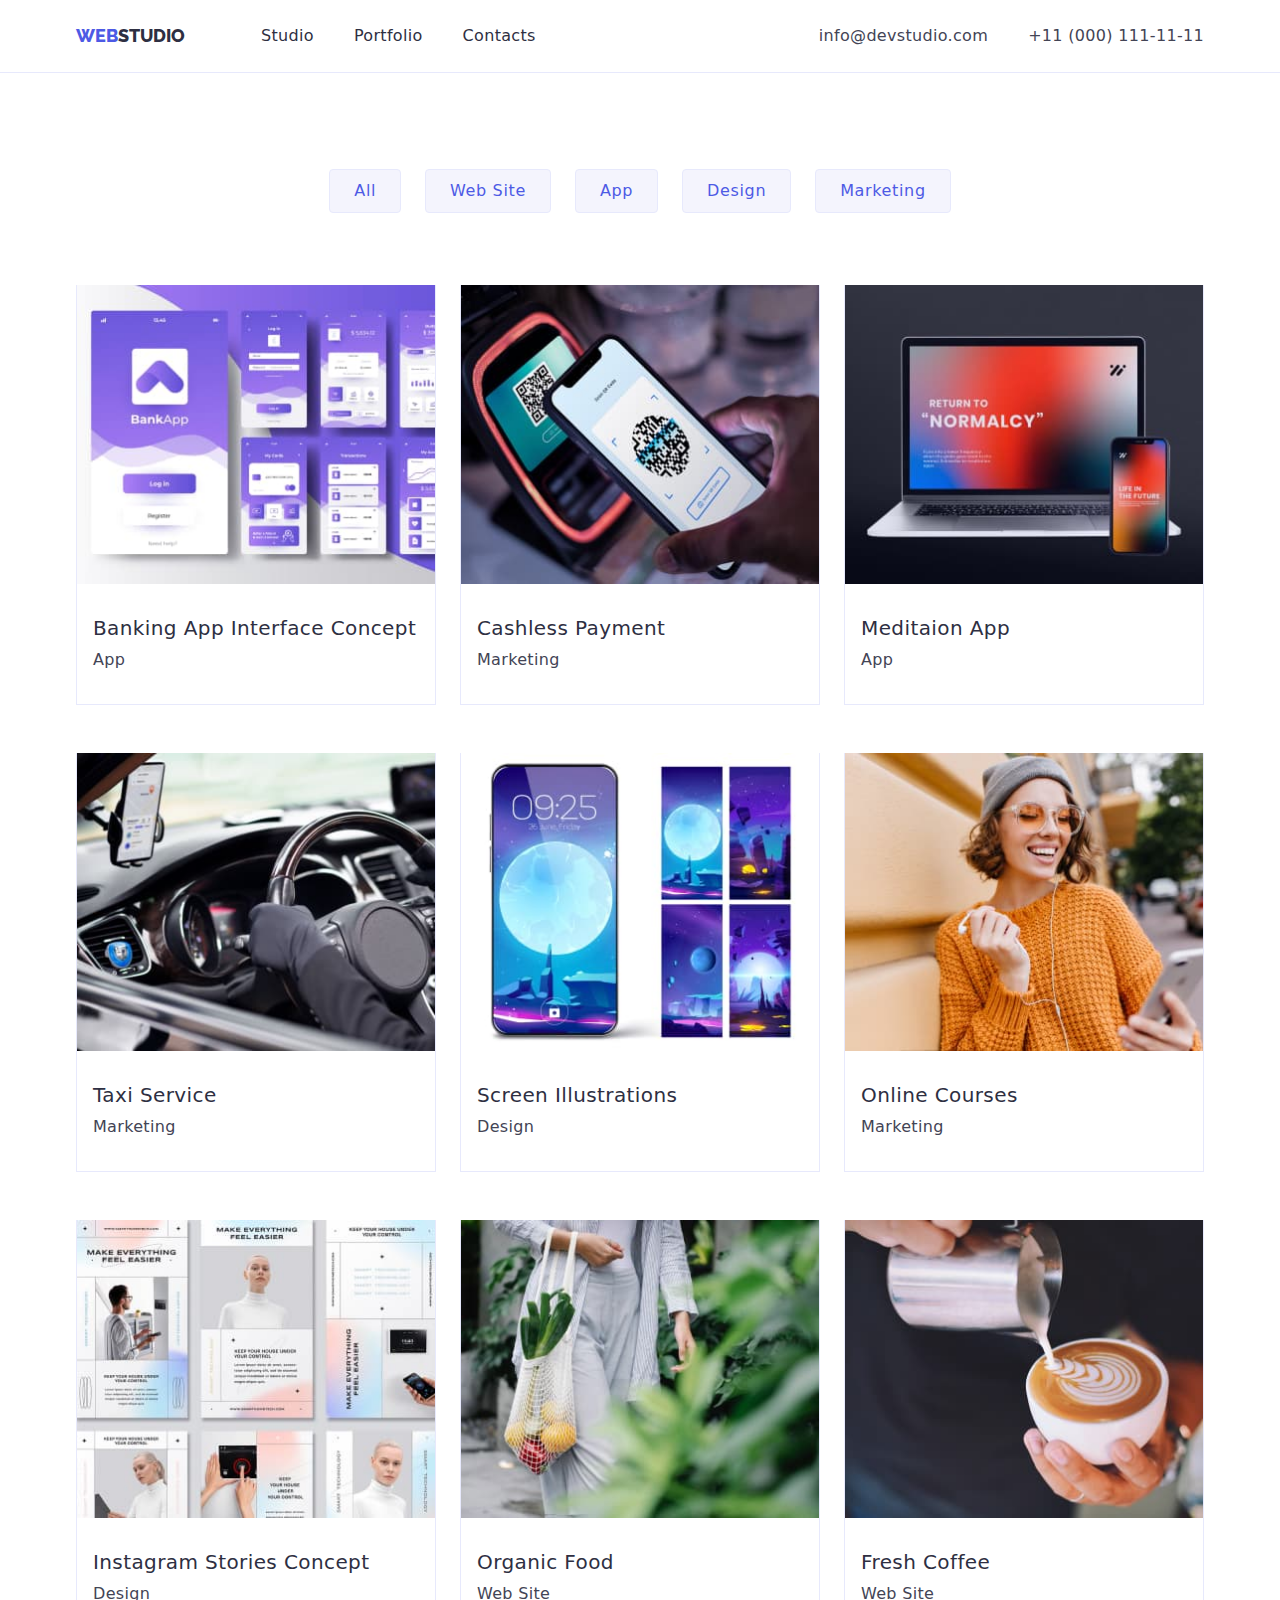
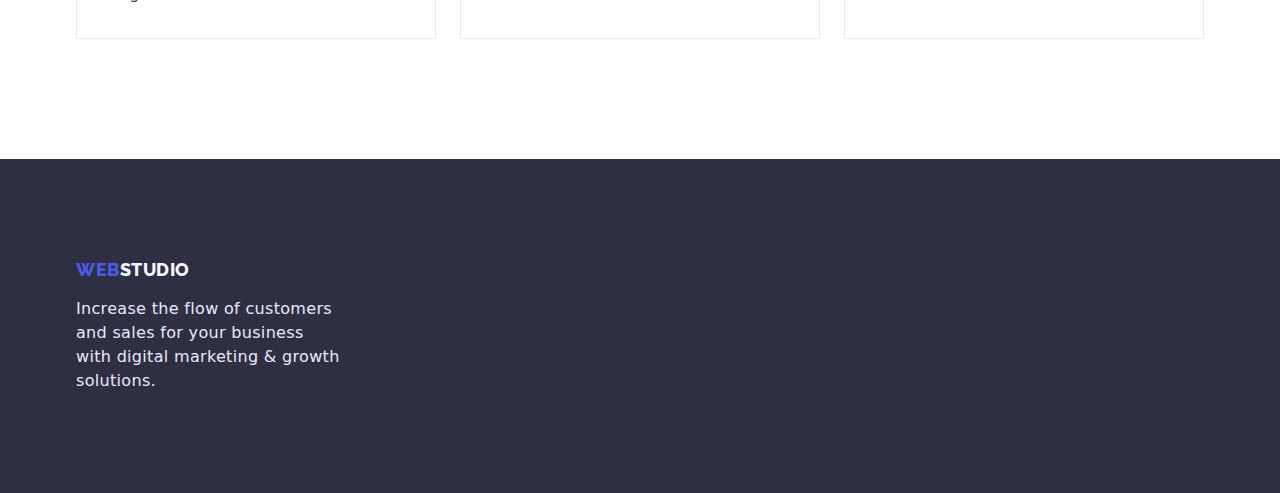
==== portfolio.html @ 46879dd5 "Initial commit" ====
<!DOCTYPE html>
<html lang="en">
  <head>
    <meta charset="UTF-8" />
    <meta http-equiv="X-UA-Compatible" content="IE=edge" />
    <meta name="viewport" content="width=device-width, initial-scale=1.0" />
    <title>Document</title>
    <link rel="stylesheet" href="./css/styles.css" />
    <link rel="preconnect" href="https://fonts.googleapis.com" />
    <link rel="preconnect" href="https://fonts.gstatic.com" crossorigin />
    <link
      href="https://fonts.googleapis.com/css2?family=Raleway:wght@800&family=Roboto:wght@400;500;700&display=swap"
      rel="stylesheet"
    />
    <link
      rel="stylesheet"
      href="https://cdnjs.cloudflare.com/ajax/libs/modern-normalize/1.1.0/modern-normalize.min.css"
    />
  </head>
  <body>
    <header class="headert">
      <div class="container">
        <div class="div-flex">
          <nav class="navigation">
            
            <a href="./index.html" class="logo"><span>Web</span>Studio</a>

            <ul class="site-nav">
              <li class="nav-flex">
                <a class="nav" href="./index.html">Studio</a>
              </li>
              <li class="nav-flex">
                <a class="nav" href="./portfolio.html">Portfolio</a>
              </li>
              <li class="nav-flex"><a class="nav" href="">Contacts</a></li>
            </ul>
          
          <address class="holder">
            <ul class="address-list-item">
              <li class="nav-flex">
                <a class="address-list" href="mailto:info@devstudio.com"
                  >info@devstudio.com</a
                >
              </li>
              <li class="nav-flex">
                <a class="address-list-tel" href="tel:+110001111111"
                  >+11 (000) 111-11-11</a
                >
              </li>
            </ul>
          </address>
        </nav>
      </div>
    </header>
    <main>
      <section class="control">
        <div class="container">
          <h1 hidden>Our Portfolio</h1>
          <ul class="btn-tiny">
            <li class="wide">
              <button class="btn-large" type="button">All</button>
            </li>
            <li class="wide"><button class="btn-large" type="button">Web Site</button></li>
            <li class="wide"><button class="btn-large" type="button">App</button></li>
            <li class="wide"><button class="btn-large" type="button">Design</button></li>
            <li class="wide"><button class="btn-large" type="button">Marketing</button></li>
          </ul>
          <ul class="pic">
            <li class="item-list">
              <a class="thumb" href="">
                <img
                  src="./images/portfolio1.jpg"
                  alt="bank application"
                  width="360"
                /><div class="huge">
                <h2 class="headline">Banking App Interface Concept</h2>
                <p class="desc">App</p></div>
              </a>
            </li>
            <li class="item-list">
              <a class="thumb" href="">
                <img
                  src="./images/portfolio2.jpg"
                  alt="smartphone payment"
                  width="360"
                /><div class="huge">
                <h2 class="headline">Cashless Payment</h2>
                <p class="desc">Marketing</p></div>
              </a>
            </li>
            <li class="item-list">
              <a class="thumb" href="">
                <img
                  src="./images/portfolio3.jpg"
                  alt="phone and laptop"
                  width="360"
                /><div class="huge">
                <h2 class="headline">Meditaion App</h2>
                <p class="desc">App</p></div>
              </a>
            </li>
            <li class="item-list">
              <a class="thumb" href="">
                <img
                  src="./images/portfolio4.jpg"
                  alt="driver in the car"
                  width="360"
                /><div class="huge">
                <h2 class="headline">Taxi Service</h2>
                <p class="desc">Marketing</p></div>
              </a>
            </li>
            <li class="item-list">
              <a class="thumb" href="">
                <img
                  src="./images/portfolio5.jpg"
                  alt="moon photo on phone"
                  width="360"
                /><div class="huge">
                <h2 class="headline">Screen Illustrations</h2>
                <p class="desc">Design</p></div>
              </a>
            </li>
            <li class="item-list">
              <a class="thumb" href="">
                <img
                  src="./images/portfolio6.jpg"
                  
                  alt="happy girl"
                  width="360"
                />
                <div class="huge">
                <h2 class="headline">Online Courses</h2>
                <p class="desc">Marketing</p></div>
              </a>
            </li>
            <li class="item-list">
              <a class="thumb" href="">
                <img
                  src="./images/portfolio7.jpg"
                  alt="makeup service ad"
                  width="360"
                />
                <div class="huge">
                <h2 class="headline">Instagram Stories Concept</h2>
                <p class="desc">Design</p></div>
              </a>
            </li>
            <li class="item-list">
              <a class="thumb" href="">
                <img
                  src="./images/portfolio8.jpg"
                  alt="girl carrying vegetables in a basket"
                  width="360"
                /><div class="huge">
                <h2 class="headline">Organic Food</h2>
                <p class="desc">Web Site</p></div>
              </a>
            </li>
            <li class="item-list">
              <a class="thumb" href="">
                <img
                  src="./images/portfolio9.jpg"
                  alt="barista makes coffe"
                  width="360"
                /><div class="huge">
                <h2 class="headline">Fresh Coffee</h2>
                <p class="desc">Web Site</p></div>
              </a>
            </li>
          </ul>
        </div>
      </section>
    </main>
    <footer class="footer">
      <div class="container">
        <div snippet></div>
        <a class="logo-desc" href="./index.html"><span>Web</span>Studio</a>
        <p class="items">
          Increase the flow of customers and sales for your business with
          digital marketing & growth solutions.
        </p>
        </div>
      </div>
    </footer>
  </body>
</html>
---- css/styles.css ----
a {
  text-decoration: none;
}
ul {
  margin: 0;
  padding: 0;
  list-style: 0;
}
h1,
h2,
h3,
h4,
p {
  margin: 0;
}
img {
  display: block;
  max-width: 100%;
  height: auto;
}
body {
  font-family: "Roboto", sans-serif;
  color: #434455;
  margin: 0;
}

.container {
  padding-left: 15px;
  padding-right: 15px;
  margin-left: auto;
  margin-right: auto;
  width: 1158px;
}
.headert {
  padding: 24px 0;
  border-bottom: 1px solid #e7e9fc;
}

/* ЛОГО */
.logo > span {
  font-family: "Raleway", sans-serif;
  font-size: 18px;
  line-height: 1.3;
  color: #4d5ae5;
  text-transform: uppercase;
  font-weight: 800;
  text-decoration: none;
}

.logo {
  font-family: "Raleway", sans-serif;
  font-size: 18px;
  line-height: 1.3;
  color: #2e2f42;
  text-transform: uppercase;
  font-weight: 800;
  text-decoration: none;
}

.site-nav {
  font-weight: 500;
  list-style-type: none;
  display: flex;
  margin-left: 76px;
}
.site-nav .nav {
  display: block;
}
.site-nav .nav-flex:not(:last-child) {
  margin-right: 40px;
}

.nav {
  font-size: 16px;
  line-height: 1.5;
  letter-spacing: 0.02em;
  color: #2e2f42;
  text-decoration: none;
}
.navigation {
  display: flex;
  text-align: center;
}
.nav:hover,
.nav:focus {
  color: #404bbf;
}
.address-list {
  text-decoration: none;
  color: #434455;
}
.address-list-tel {
  text-decoration: none;
  color: #434455;
}

.address-list-item {
  display: flex;
  font-size: 16px;
  line-height: 1.5;
  letter-spacing: 0.02em;
  list-style-type: none;
  font-style: normal;
  font-weight: 500;
  margin-top: 0;
  margin-bottom: 0;
  margin-left: auto;
}
.address-list-item .nav-flex + .nav-flex {
  margin-left: 40px;
}

.address-list:hover,
.address-list:focus {
  color: #404bbf;
}
.holder {
  margin-left: auto;
}
/* Секция Герой */
.title {
  font-weight: 700;
  font-size: 56px;
  letter-spacing: 0.02em;
  line-height: 1.1;
  color: #ffffff;
  width: 494px;
  margin: auto;
}
.thumbnail {
  text-align: center;
  background-color: #2e2f42;
  padding-bottom: 188px;
  padding-top: 188px;
}
button {
  font-family: inherit;
  cursor: pointer;
}
.btn:hover,
.btn:focus {
  background-color: #404bbf;
}
.btn-tiny {
  list-style-type: none;
  display: flex;
  justify-content: center;

  margin-bottom: 72px;
}
.btn-large {
  font-weight: 500;
  display: flex;
  align-items: center;
  text-align: center;
  letter-spacing: 0.04em;
  background: #f4f4fd;
  color: #4d5ae5;
  display: inline-block;
  border: 1px solid #e7e9fc;
  border-radius: 4px;
  min-width: 30px;
  padding: 12px 24px;
}
.btn-large:hover,
.btn-large:focus {
  background-color: #404bbf;
  color: #ffffff;
}
.btn {
  font-weight: 500;
  align-items: center;
  font-size: 16px;
  line-height: 1.5;
  letter-spacing: 0.04em;
  color: #ffffff;
  background: #4d5ae5;
  border-radius: 4px;
  padding: 16px 32px;
  display: inline-block;
  min-width: 169px;
  text-align: center;
  margin-top: 48px;
}
/* Секция1 */
.section {
  padding-top: 120px;
  padding-bottom: 120px;
}
.subject {
  font-weight: 500;
  font-size: 20px;
  line-height: 1.2;
  color: #2e2f42;
  letter-spacing: 0.02em;
  margin-bottom: 8px;
}
.item {
  font-size: 16px;
  line-height: 1.5;
  color: #434455;
  letter-spacing: 0.02em;
  list-style-type: none;
  margin-top: 0;

  width: 264px;
}
.aside {
  list-style-type: none;

  display: flex;
}
.excerpt {
  margin-right: 24px;
}
.excerpt:last-child {
  margin-right: 0px;
}
/* Секция2 */
.heading {
  font-weight: 700;
  font-size: 36px;
  line-height: 1.1;
  text-align: center;
  text-transform: capitalize;
  color: #2e2f42;
  letter-spacing: 0.02em;
  margin-bottom: 72px;
  margin-top: 0;
}
.content {
  padding-bottom: 120px;
}
.pic {
  list-style-type: none;

  display: flex;
  flex-wrap: wrap;
}
.image {
  box-shadow: 0px 1px 6px rgba(46, 47, 66, 0.08),
    0px 1px 1px rgba(46, 47, 66, 0.16), 0px 2px 1px rgba(46, 47, 66, 0.08);
  border-radius: 0px 0px 4px 4px;
  margin-right: 24px;
}
.image:last-child {
  margin-right: 0px;
}
/* Секция3 */
.thumb {
  text-decoration: none;
}

.headline {
  font-weight: 500;
  font-size: 20px;
  line-height: 1.2;
  letter-spacing: 0.02em;
  color: #2e2f42;

  margin-bottom: 8px;
}

.desc {
  font-size: 16px;
  line-height: 1.5;
  letter-spacing: 0.02em;
  list-style-type: none;
  color: #434455;
  margin: 0;
}
.picture {
  list-style-type: none;
  margin-top: 0;

  display: flex;
}
.inner {
  padding-bottom: 120px;
  padding-top: 120px;
  background: #f4f4fd;
}
.foto {
  padding: 32px 16px 32px 16px;
}
/* Футер */
.logo-desc {
  font-family: "Raleway", sans-serif;
  font-weight: 800;
  font-size: 18px;
  line-height: 1.2;
  display: flex;
  align-items: center;
  letter-spacing: 0.03em;
  text-transform: uppercase;
  color: #f4f4fd;
  background-color: #2e2f42;
  text-decoration: none;
  display: inline-block;

  margin-bottom: 16px;
}
.logo-desc > span {
  font-family: "Raleway", sans-serif;
  font-style: normal;
  font-weight: 800;
  font-size: 18px;
  line-height: 1.2;
  align-items: center;
  letter-spacing: 0.03em;
  text-transform: uppercase;
  color: #4d5ae5;
  text-decoration: none;

  margin-bottom: 16px;
}
.footer {
  padding-top: 100px;
  padding-bottom: 100px;
  background-color: #2e2f42;
}
.items {
  color: #e7e9fc;
  background-color: #2e2f42;
  font-size: 16px;
  line-height: 1.5;
  letter-spacing: 0.02em;
  margin-top: 0px;

  width: 264px;
}
.snippet {
  width: 264px;
}
/* Portfolio */

.item-list {
  width: 360px;
  margin-bottom: 48px;
  margin-right: 24px;
  border-left: 1px solid #e7e9fc;
  border-right: 1px solid #e7e9fc;
  border-bottom: 1px solid #e7e9fc;
}
.item-list:nth-child(3n) {
  margin-right: 0px;
}
.item-list:nth-child(n + 7) {
  margin-bottom: 0;
}
.control {
  padding-top: 96px;
  padding-bottom: 120px;
}
.wide {
  margin-right: 24px;
}
.wide:last-child {
  margin-right: 0px;
}
.huge {
  padding: 32px 16px;
}
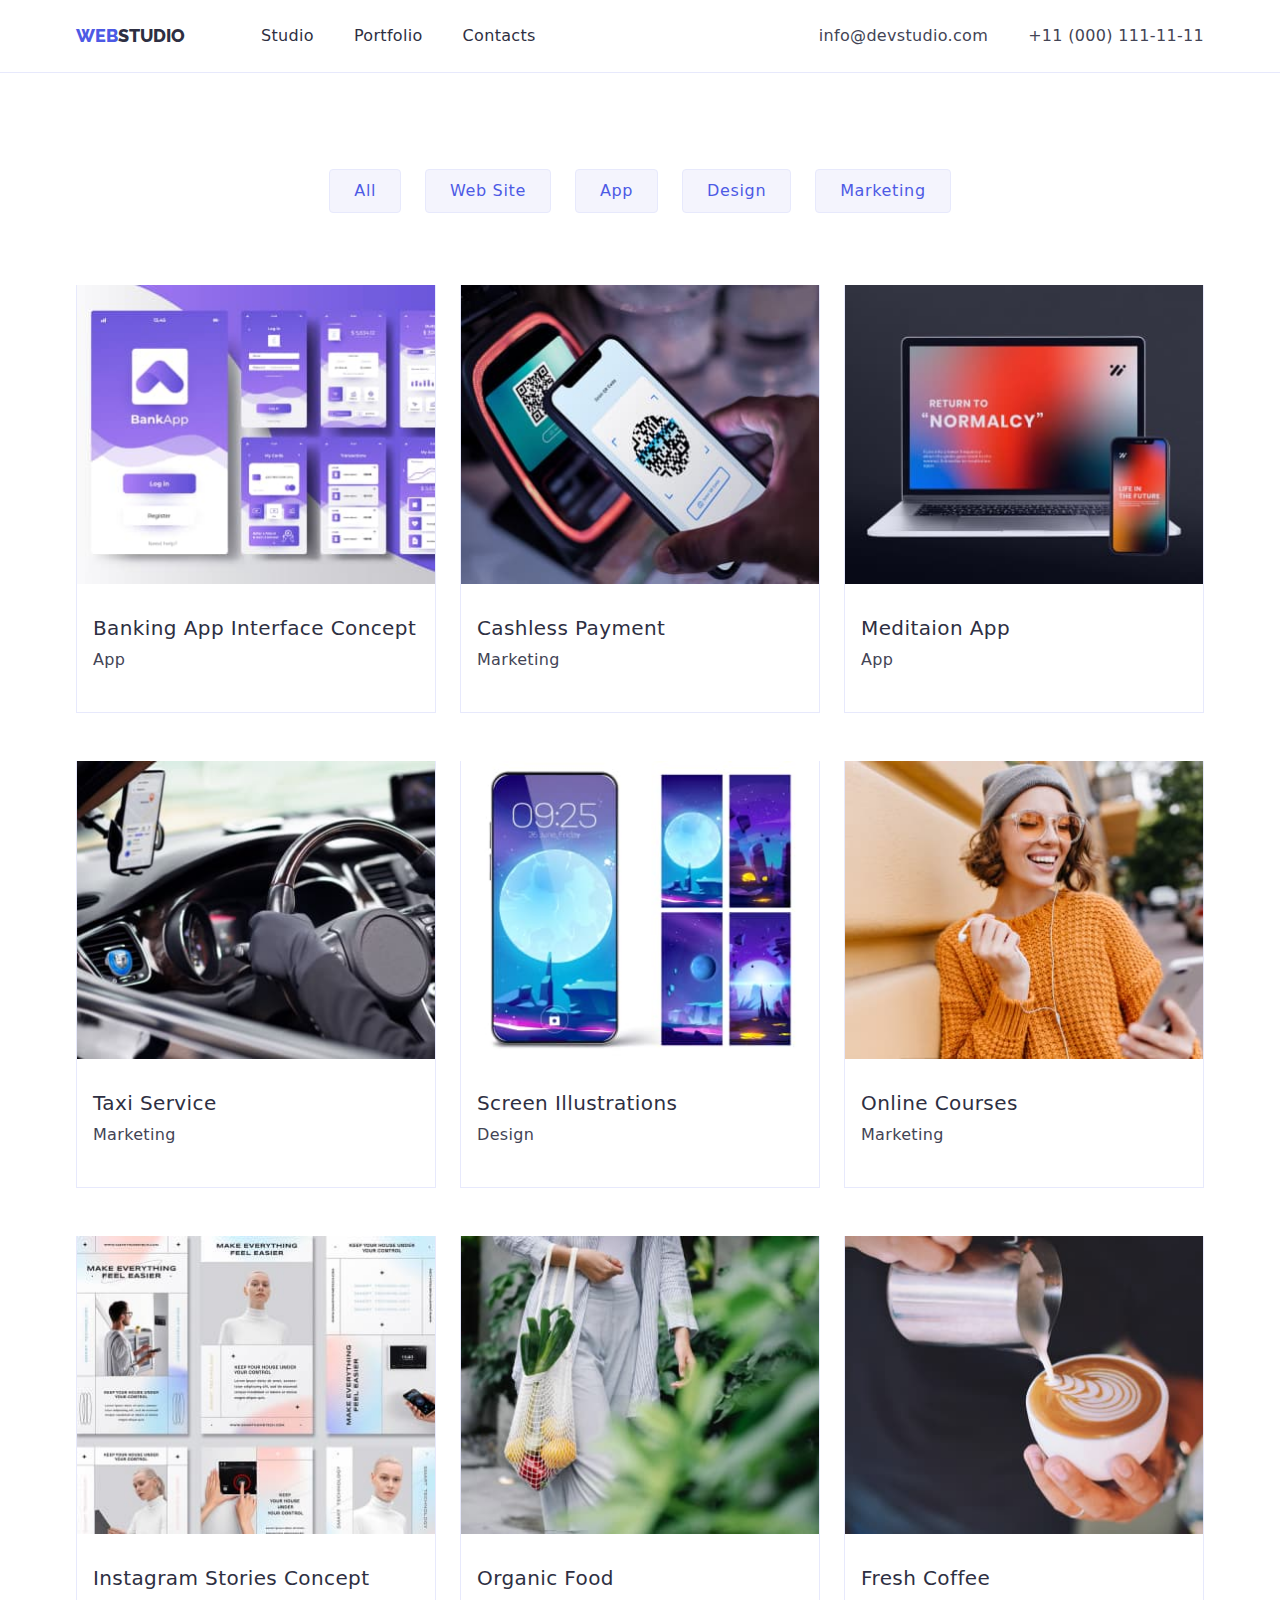
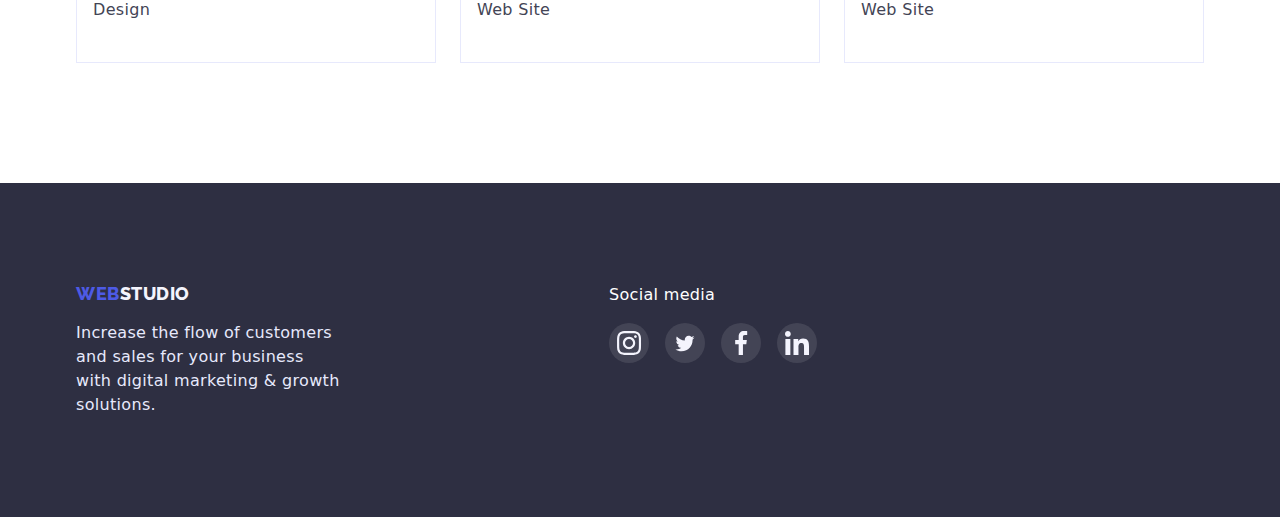
==== commit 5678933b: "dz4" ====
--- a/portfolio.html
+++ b/portfolio.html
@@ -173,15 +173,49 @@
       </section>
     </main>
     <footer class="footer">
-      <div class="container">
-        <div snippet></div>
-        <a class="logo-desc" href="./index.html"><span>Web</span>Studio</a>
-        <p class="items">
-          Increase the flow of customers and sales for your business with
-          digital marketing & growth solutions.
-        </p>
+      <div class="container position">
+        <div snippet>
+          <a href="./index.html" class="logo-desc"><span>Web</span>Studio</a>
+          <p class="items">
+            Increase the flow of customers and sales for your business with
+            digital marketing & growth solutions.
+          </p>
+        </div>
+        <div class="subtitle-position">
+          <h4 class="subtitle">Social media</h4>
+          <ul class="subtitle-icon">
+            <li class="subtitle-list">
+              <a href="" class="subtitle-item">
+                <svg class="sprite" wight="24px" height="24px">
+                  <use href="./images/icons.svg#icon-instagram"></use>
+                </svg>
+              </a>
+            </li>
+            <li class="subtitle-list">
+              <a href="" class="subtitle-item">
+                <svg class="sprite" wight="24px" height="19px">
+                  <use href="./images/icons.svg#icon-twitter"></use>
+                </svg>
+              </a>
+            </li>
+            <li class="subtitle-list">
+              <a href="" class="subtitle-item">
+                <svg class="sprite" wight="12px" height="24px">
+                  <use href="./images/icons.svg#icon-facebook"></use>
+                </svg>
+              </a>
+            </li>
+            <li class="subtitle-list">
+              <a href="" class="subtitle-item">
+                <svg class="sprite" wight="24px" height="24px">
+                  <use href="./images/icons.svg#icon-linkedin"></use>
+                </svg>
+              </a>
+            </li>
+          </ul>
         </div>
       </div>
     </footer>
   </body>
 </html>
+
--- a/css/styles.css
+++ b/css/styles.css
@@ -128,6 +128,16 @@
   margin: auto;
 }
 .thumbnail {
+  background-size: cover;
+  height: 600px;
+  min-width: 1440px;
+  background-image: linear-gradient(
+      rgba(46, 47, 66, 0.7),
+      rgba(46, 47, 66, 0.7)
+    ),
+    url("../images/people-office.jpg");
+  margin-left: auto;
+  margin-right: auto;
   text-align: center;
   background-color: #2e2f42;
   padding-bottom: 188px;
@@ -202,20 +212,32 @@
   letter-spacing: 0.02em;
   list-style-type: none;
   margin-top: 0;
-
   width: 264px;
 }
 .aside {
   list-style-type: none;
-
-  display: flex;
-}
+  display: flex;
+}
+
 .excerpt {
   margin-right: 24px;
 }
 .excerpt:last-child {
   margin-right: 0px;
 }
+.avatar {
+  display: flex;
+  justify-content: center;
+  padding: 24px 100px;
+  background: #f4f4fd;
+  border-radius: 4px;
+  margin-bottom: 8px;
+}
+.avatar-icon {
+  width: 60px;
+  height: 64px;
+}
+
 /* Секция2 */
 .heading {
   font-weight: 700;
@@ -247,6 +269,39 @@
   margin-right: 0px;
 }
 /* Секция3 */
+.userpic {
+  display: flex;
+  padding: 0;
+  margin: 0;
+  list-style: none;
+  margin-bottom: 32px;
+  gap: 24px;
+  justify-content: center;
+  align-items: center;
+}
+.userpic-item-list {
+  height: 40px;
+  width: 40px;
+  background: #4d5ae5;
+  border-radius: 50%;
+}
+.userpic-item {
+  display: flex;
+  width: 100%;
+  height: 100%;
+  justify-content: center;
+  align-items: center;
+}
+.userpic-list {
+  width: 100%;
+}
+.userpic-item-list:hover,
+.userpic-item-list:focus {
+  background: #404bbf;
+}
+.content-last {
+  margin-top: 120px;
+}
 .thumb {
   text-decoration: none;
 }
@@ -268,6 +323,7 @@
   list-style-type: none;
   color: #434455;
   margin: 0;
+  margin-bottom: 8px;
 }
 .picture {
   list-style-type: none;
@@ -281,8 +337,46 @@
   background: #f4f4fd;
 }
 .foto {
-  padding: 32px 16px 32px 16px;
-}
+  padding: 32px 16px 0px 16px;
+}
+/* Секция 4 */
+.icons {
+  display: flex;
+  list-style: none;
+  margin: 0;
+  padding: 0;
+  gap: 24px;
+}
+.icons-list {
+  display: flex;
+  width: 168px;
+  height: 88px;
+  border: 1px solid #8e8f99;
+  border-radius: 4px;
+  margin-bottom: 120px;
+}
+.icons-item:is(:hover, :focus) .icons-item-list {
+  fill: #404bbf;
+}
+
+.icons-list:hover,
+.icons-list:focus {
+  fill: #404bbf;
+  border: 1px solid #404bbf;
+}
+
+.icons-item {
+  display: flex;
+  width: 100%;
+  height: 100%;
+  justify-content: center;
+  align-items: center;
+  padding: 16px 32px;
+}
+.icons-item-list {
+  fill: #afb1b8;
+}
+
 /* Футер */
 .logo-desc {
   font-family: "Raleway", sans-serif;
@@ -297,7 +391,6 @@
   background-color: #2e2f42;
   text-decoration: none;
   display: inline-block;
-
   margin-bottom: 16px;
 }
 .logo-desc > span {
@@ -311,7 +404,6 @@
   text-transform: uppercase;
   color: #4d5ae5;
   text-decoration: none;
-
   margin-bottom: 16px;
 }
 .footer {
@@ -320,6 +412,7 @@
   background-color: #2e2f42;
 }
 .items {
+  /* display: inline-block; */
   color: #e7e9fc;
   background-color: #2e2f42;
   font-size: 16px;
@@ -329,8 +422,47 @@
 
   width: 264px;
 }
+.position {
+  display: flex;
+  align-items: baseline;
+}
 .snippet {
   width: 264px;
+}
+.subtitle-position {
+  margin-left: 269px;
+}
+.subtitle-icon {
+  display: flex;
+  gap: 16px;
+}
+
+.subtitle-list {
+  display: flex;
+  list-style: none;
+  width: 40px;
+  height: 40px;
+}
+.subtitle-item {
+  display: flex;
+  width: 100%;
+  height: 100%;
+  align-items: center;
+  border-radius: 50%;
+  justify-content: center;
+  background: rgba(255, 255, 255, 0.1);
+}
+.subtitle {
+  font-weight: 500;
+  color: #ffffff;
+  letter-spacing: 0.02em;
+  font-size: 16px;
+  line-height: 1.5;
+  margin-bottom: 16px;
+}
+.subtitle-item:hover,
+.subtitle-item:focus {
+  background: #31d0aa;
 }
 /* Portfolio */
 
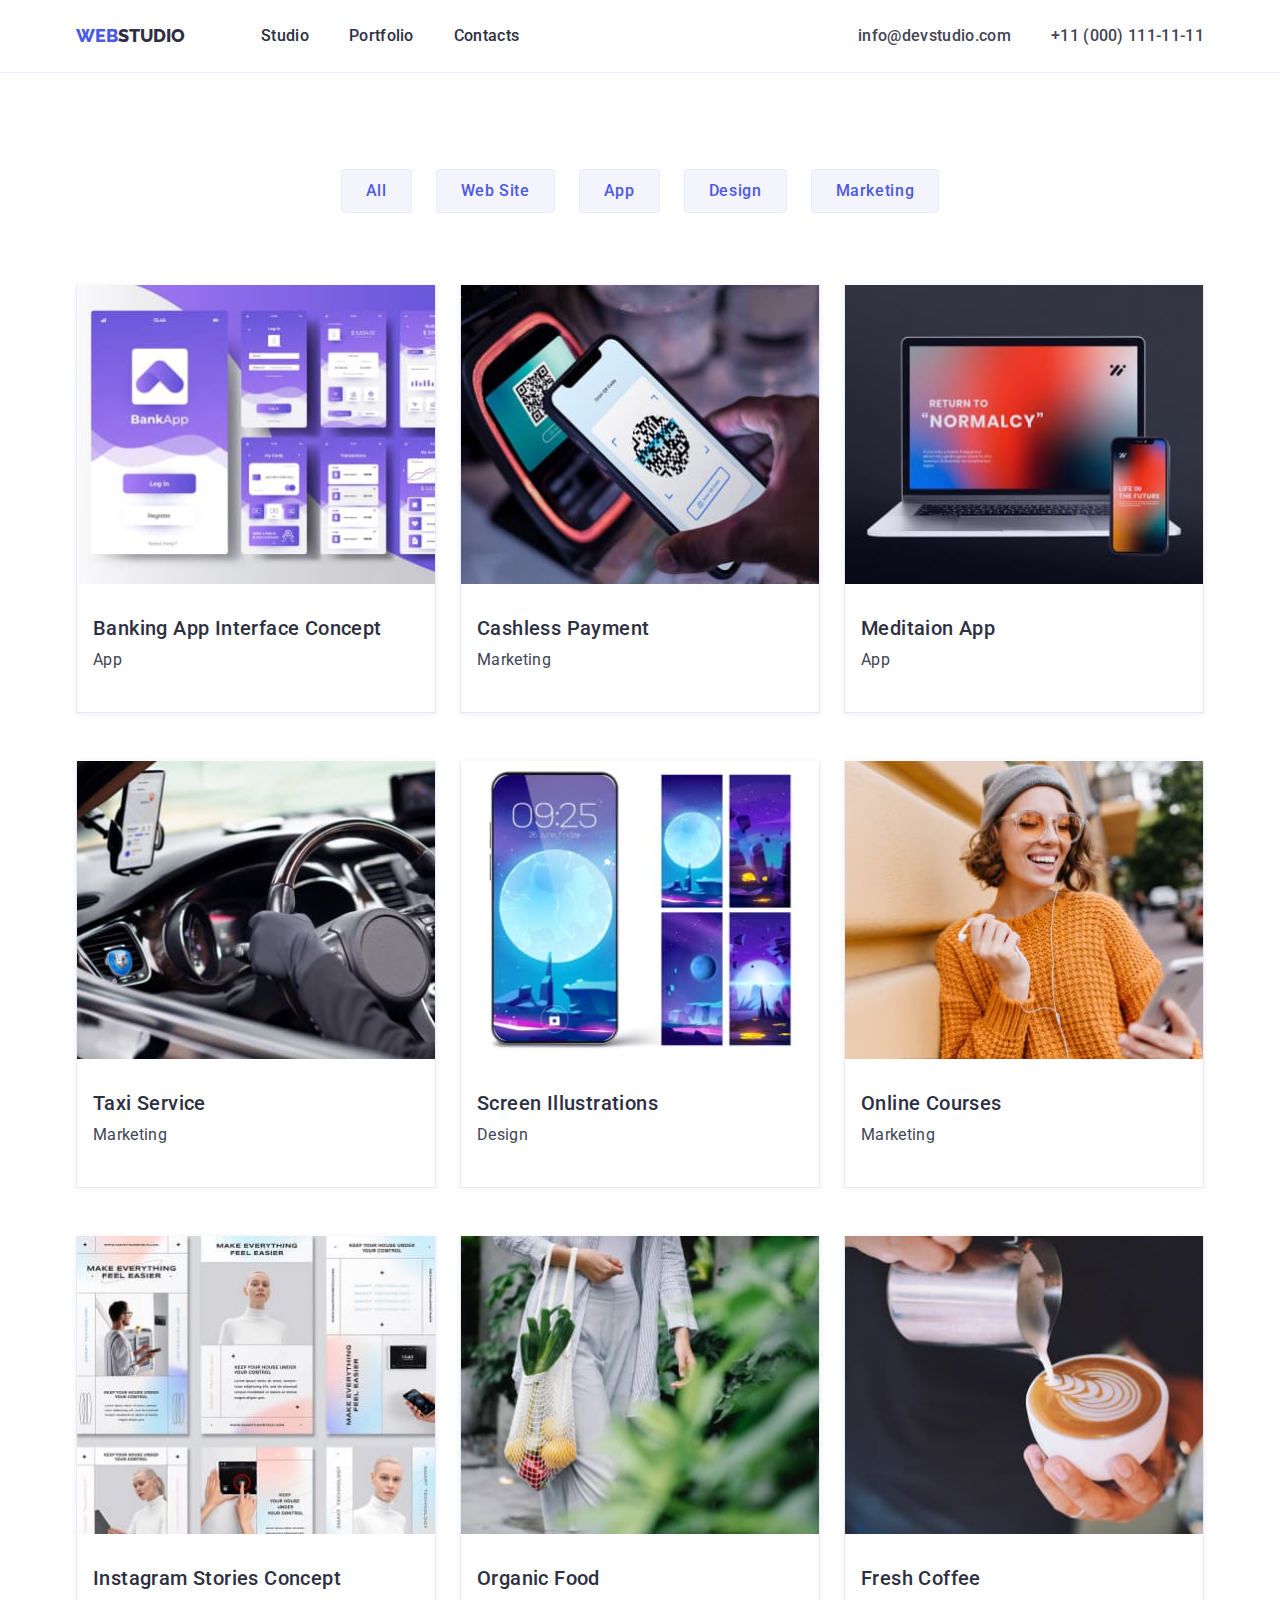
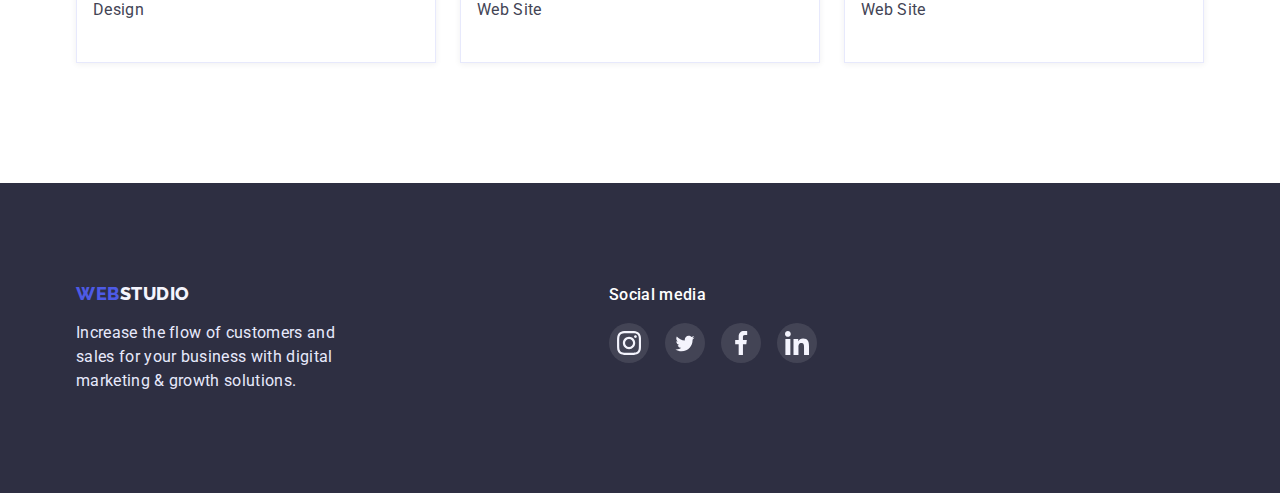
==== commit 374a1ddb: "1" ====
--- a/portfolio.html
+++ b/portfolio.html
@@ -5,7 +5,7 @@
     <meta http-equiv="X-UA-Compatible" content="IE=edge" />
     <meta name="viewport" content="width=device-width, initial-scale=1.0" />
     <title>Document</title>
-    <link rel="stylesheet" href="./css/styles.css" />
+
     <link rel="preconnect" href="https://fonts.googleapis.com" />
     <link rel="preconnect" href="https://fonts.gstatic.com" crossorigin />
     <link
@@ -16,13 +16,13 @@
       rel="stylesheet"
       href="https://cdnjs.cloudflare.com/ajax/libs/modern-normalize/1.1.0/modern-normalize.min.css"
     />
+    <link rel="stylesheet" href="./css/styles.css" />
   </head>
   <body>
     <header class="headert">
       <div class="container">
         <div class="div-flex">
           <nav class="navigation">
-            
             <a href="./index.html" class="logo"><span>Web</span>Studio</a>
 
             <ul class="site-nav">
@@ -34,22 +34,23 @@
               </li>
               <li class="nav-flex"><a class="nav" href="">Contacts</a></li>
             </ul>
-          
-          <address class="holder">
-            <ul class="address-list-item">
-              <li class="nav-flex">
-                <a class="address-list" href="mailto:info@devstudio.com"
-                  >info@devstudio.com</a
-                >
-              </li>
-              <li class="nav-flex">
-                <a class="address-list-tel" href="tel:+110001111111"
-                  >+11 (000) 111-11-11</a
-                >
-              </li>
-            </ul>
-          </address>
-        </nav>
+
+            <address class="holder">
+              <ul class="address-list-item">
+                <li class="nav-flex">
+                  <a class="address-list" href="mailto:info@devstudio.com"
+                    >info@devstudio.com</a
+                  >
+                </li>
+                <li class="nav-flex">
+                  <a class="address-list" href="tel:+110001111111"
+                    >+11 (000) 111-11-11</a
+                  >
+                </li>
+              </ul>
+            </address>
+          </nav>
+        </div>
       </div>
     </header>
     <main>
@@ -60,10 +61,18 @@
             <li class="wide">
               <button class="btn-large" type="button">All</button>
             </li>
-            <li class="wide"><button class="btn-large" type="button">Web Site</button></li>
-            <li class="wide"><button class="btn-large" type="button">App</button></li>
-            <li class="wide"><button class="btn-large" type="button">Design</button></li>
-            <li class="wide"><button class="btn-large" type="button">Marketing</button></li>
+            <li class="wide">
+              <button class="btn-large" type="button">Web Site</button>
+            </li>
+            <li class="wide">
+              <button class="btn-large" type="button">App</button>
+            </li>
+            <li class="wide">
+              <button class="btn-large" type="button">Design</button>
+            </li>
+            <li class="wide">
+              <button class="btn-large" type="button">Marketing</button>
+            </li>
           </ul>
           <ul class="pic">
             <li class="item-list">
@@ -72,9 +81,11 @@
                   src="./images/portfolio1.jpg"
                   alt="bank application"
                   width="360"
-                /><div class="huge">
-                <h2 class="headline">Banking App Interface Concept</h2>
-                <p class="desc">App</p></div>
+                />
+                <div class="huge">
+                  <h2 class="headline">Banking App Interface Concept</h2>
+                  <p class="desc">App</p>
+                </div>
               </a>
             </li>
             <li class="item-list">
@@ -83,9 +94,11 @@
                   src="./images/portfolio2.jpg"
                   alt="smartphone payment"
                   width="360"
-                /><div class="huge">
-                <h2 class="headline">Cashless Payment</h2>
-                <p class="desc">Marketing</p></div>
+                />
+                <div class="huge">
+                  <h2 class="headline">Cashless Payment</h2>
+                  <p class="desc">Marketing</p>
+                </div>
               </a>
             </li>
             <li class="item-list">
@@ -94,9 +107,11 @@
                   src="./images/portfolio3.jpg"
                   alt="phone and laptop"
                   width="360"
-                /><div class="huge">
-                <h2 class="headline">Meditaion App</h2>
-                <p class="desc">App</p></div>
+                />
+                <div class="huge">
+                  <h2 class="headline">Meditaion App</h2>
+                  <p class="desc">App</p>
+                </div>
               </a>
             </li>
             <li class="item-list">
@@ -105,9 +120,11 @@
                   src="./images/portfolio4.jpg"
                   alt="driver in the car"
                   width="360"
-                /><div class="huge">
-                <h2 class="headline">Taxi Service</h2>
-                <p class="desc">Marketing</p></div>
+                />
+                <div class="huge">
+                  <h2 class="headline">Taxi Service</h2>
+                  <p class="desc">Marketing</p>
+                </div>
               </a>
             </li>
             <li class="item-list">
@@ -116,22 +133,24 @@
                   src="./images/portfolio5.jpg"
                   alt="moon photo on phone"
                   width="360"
-                /><div class="huge">
-                <h2 class="headline">Screen Illustrations</h2>
-                <p class="desc">Design</p></div>
+                />
+                <div class="huge">
+                  <h2 class="headline">Screen Illustrations</h2>
+                  <p class="desc">Design</p>
+                </div>
               </a>
             </li>
             <li class="item-list">
               <a class="thumb" href="">
                 <img
                   src="./images/portfolio6.jpg"
-                  
                   alt="happy girl"
                   width="360"
                 />
                 <div class="huge">
-                <h2 class="headline">Online Courses</h2>
-                <p class="desc">Marketing</p></div>
+                  <h2 class="headline">Online Courses</h2>
+                  <p class="desc">Marketing</p>
+                </div>
               </a>
             </li>
             <li class="item-list">
@@ -142,8 +161,9 @@
                   width="360"
                 />
                 <div class="huge">
-                <h2 class="headline">Instagram Stories Concept</h2>
-                <p class="desc">Design</p></div>
+                  <h2 class="headline">Instagram Stories Concept</h2>
+                  <p class="desc">Design</p>
+                </div>
               </a>
             </li>
             <li class="item-list">
@@ -152,9 +172,11 @@
                   src="./images/portfolio8.jpg"
                   alt="girl carrying vegetables in a basket"
                   width="360"
-                /><div class="huge">
-                <h2 class="headline">Organic Food</h2>
-                <p class="desc">Web Site</p></div>
+                />
+                <div class="huge">
+                  <h2 class="headline">Organic Food</h2>
+                  <p class="desc">Web Site</p>
+                </div>
               </a>
             </li>
             <li class="item-list">
@@ -163,9 +185,11 @@
                   src="./images/portfolio9.jpg"
                   alt="barista makes coffe"
                   width="360"
-                /><div class="huge">
-                <h2 class="headline">Fresh Coffee</h2>
-                <p class="desc">Web Site</p></div>
+                />
+                <div class="huge">
+                  <h2 class="headline">Fresh Coffee</h2>
+                  <p class="desc">Web Site</p>
+                </div>
               </a>
             </li>
           </ul>
@@ -174,7 +198,7 @@
     </main>
     <footer class="footer">
       <div class="container position">
-        <div snippet>
+        <div class="snippet">
           <a href="./index.html" class="logo-desc"><span>Web</span>Studio</a>
           <p class="items">
             Increase the flow of customers and sales for your business with
@@ -182,32 +206,32 @@
           </p>
         </div>
         <div class="subtitle-position">
-          <h4 class="subtitle">Social media</h4>
+          <h2 class="subtitle">Social media</h2>
           <ul class="subtitle-icon">
             <li class="subtitle-list">
               <a href="" class="subtitle-item">
-                <svg class="sprite" wight="24px" height="24px">
+                <svg class="sprite" width="24px" height="24px">
                   <use href="./images/icons.svg#icon-instagram"></use>
                 </svg>
               </a>
             </li>
             <li class="subtitle-list">
               <a href="" class="subtitle-item">
-                <svg class="sprite" wight="24px" height="19px">
+                <svg class="sprite" width="24px" height="19px">
                   <use href="./images/icons.svg#icon-twitter"></use>
                 </svg>
               </a>
             </li>
             <li class="subtitle-list">
               <a href="" class="subtitle-item">
-                <svg class="sprite" wight="12px" height="24px">
+                <svg class="sprite" width="24px" height="24px">
                   <use href="./images/icons.svg#icon-facebook"></use>
                 </svg>
               </a>
             </li>
             <li class="subtitle-list">
               <a href="" class="subtitle-item">
-                <svg class="sprite" wight="24px" height="24px">
+                <svg class="sprite" width="24px" height="24px">
                   <use href="./images/icons.svg#icon-linkedin"></use>
                 </svg>
               </a>
@@ -218,4 +242,3 @@
     </footer>
   </body>
 </html>
-
--- a/css/styles.css
+++ b/css/styles.css
@@ -89,10 +89,6 @@
   text-decoration: none;
   color: #434455;
 }
-.address-list-tel {
-  text-decoration: none;
-  color: #434455;
-}
 
 .address-list-item {
   display: flex;
@@ -124,13 +120,12 @@
   letter-spacing: 0.02em;
   line-height: 1.1;
   color: #ffffff;
-  width: 494px;
+  width: 496px;
   margin: auto;
 }
 .thumbnail {
   background-size: cover;
-  height: 600px;
-  min-width: 1440px;
+  max-width: 1440px;
   background-image: linear-gradient(
       rgba(46, 47, 66, 0.7),
       rgba(46, 47, 66, 0.7)
@@ -184,13 +179,14 @@
   line-height: 1.5;
   letter-spacing: 0.04em;
   color: #ffffff;
-  background: #4d5ae5;
-  border-radius: 4px;
   padding: 16px 32px;
   display: inline-block;
   min-width: 169px;
   text-align: center;
   margin-top: 48px;
+  background: #4d5ae5;
+  box-shadow: 0px 4px 4px rgba(0, 0, 0, 0.15);
+  border-radius: 4px;
 }
 /* Секция1 */
 .section {
@@ -234,7 +230,7 @@
   margin-bottom: 8px;
 }
 .avatar-icon {
-  width: 60px;
+  width: 64px;
   height: 64px;
 }
 
@@ -255,7 +251,6 @@
 }
 .pic {
   list-style-type: none;
-
   display: flex;
   flex-wrap: wrap;
 }
@@ -264,17 +259,25 @@
     0px 1px 1px rgba(46, 47, 66, 0.16), 0px 2px 1px rgba(46, 47, 66, 0.08);
   border-radius: 0px 0px 4px 4px;
   margin-right: 24px;
+  /* text-align: center; */
 }
 .image:last-child {
   margin-right: 0px;
 }
 /* Секция3 */
+.foto {
+  padding: 32px 16px;
+}
+.position-block {
+  display: flex;
+  flex-wrap: wrap;
+}
 .userpic {
   display: flex;
   padding: 0;
   margin: 0;
   list-style: none;
-  margin-bottom: 32px;
+
   gap: 24px;
   justify-content: center;
   align-items: center;
@@ -299,8 +302,10 @@
 .userpic-item-list:focus {
   background: #404bbf;
 }
+
 .content-last {
   margin-top: 120px;
+  margin-bottom: 120px;
 }
 .thumb {
   text-decoration: none;
@@ -312,8 +317,7 @@
   line-height: 1.2;
   letter-spacing: 0.02em;
   color: #2e2f42;
-
-  margin-bottom: 8px;
+  padding-bottom: 8px;
 }
 
 .desc {
@@ -323,22 +327,20 @@
   list-style-type: none;
   color: #434455;
   margin: 0;
-  margin-bottom: 8px;
+  padding-bottom: 8px;
 }
 .picture {
   list-style-type: none;
   margin-top: 0;
-
-  display: flex;
+  display: flex;
+  text-align: center;
 }
 .inner {
   padding-bottom: 120px;
   padding-top: 120px;
   background: #f4f4fd;
 }
-.foto {
-  padding: 32px 16px 0px 16px;
-}
+
 /* Секция 4 */
 .icons {
   display: flex;
@@ -353,7 +355,6 @@
   height: 88px;
   border: 1px solid #8e8f99;
   border-radius: 4px;
-  margin-bottom: 120px;
 }
 .icons-item:is(:hover, :focus) .icons-item-list {
   fill: #404bbf;
@@ -374,6 +375,8 @@
   padding: 16px 32px;
 }
 .icons-item-list {
+  width: 104px;
+  height: 56px;
   fill: #afb1b8;
 }
 
@@ -473,6 +476,12 @@
   border-left: 1px solid #e7e9fc;
   border-right: 1px solid #e7e9fc;
   border-bottom: 1px solid #e7e9fc;
+  box-shadow: 0px 1px 6px rgba(46, 47, 66, 0.08);
+}
+.item-list:hover,
+.item-list:focus {
+  box-shadow: 0px 1px 6px rgba(46, 47, 66, 0.08),
+    0px 1px 1px rgba(46, 47, 66, 0.16), 0px 2px 1px rgba(46, 47, 66, 0.08);
 }
 .item-list:nth-child(3n) {
   margin-right: 0px;
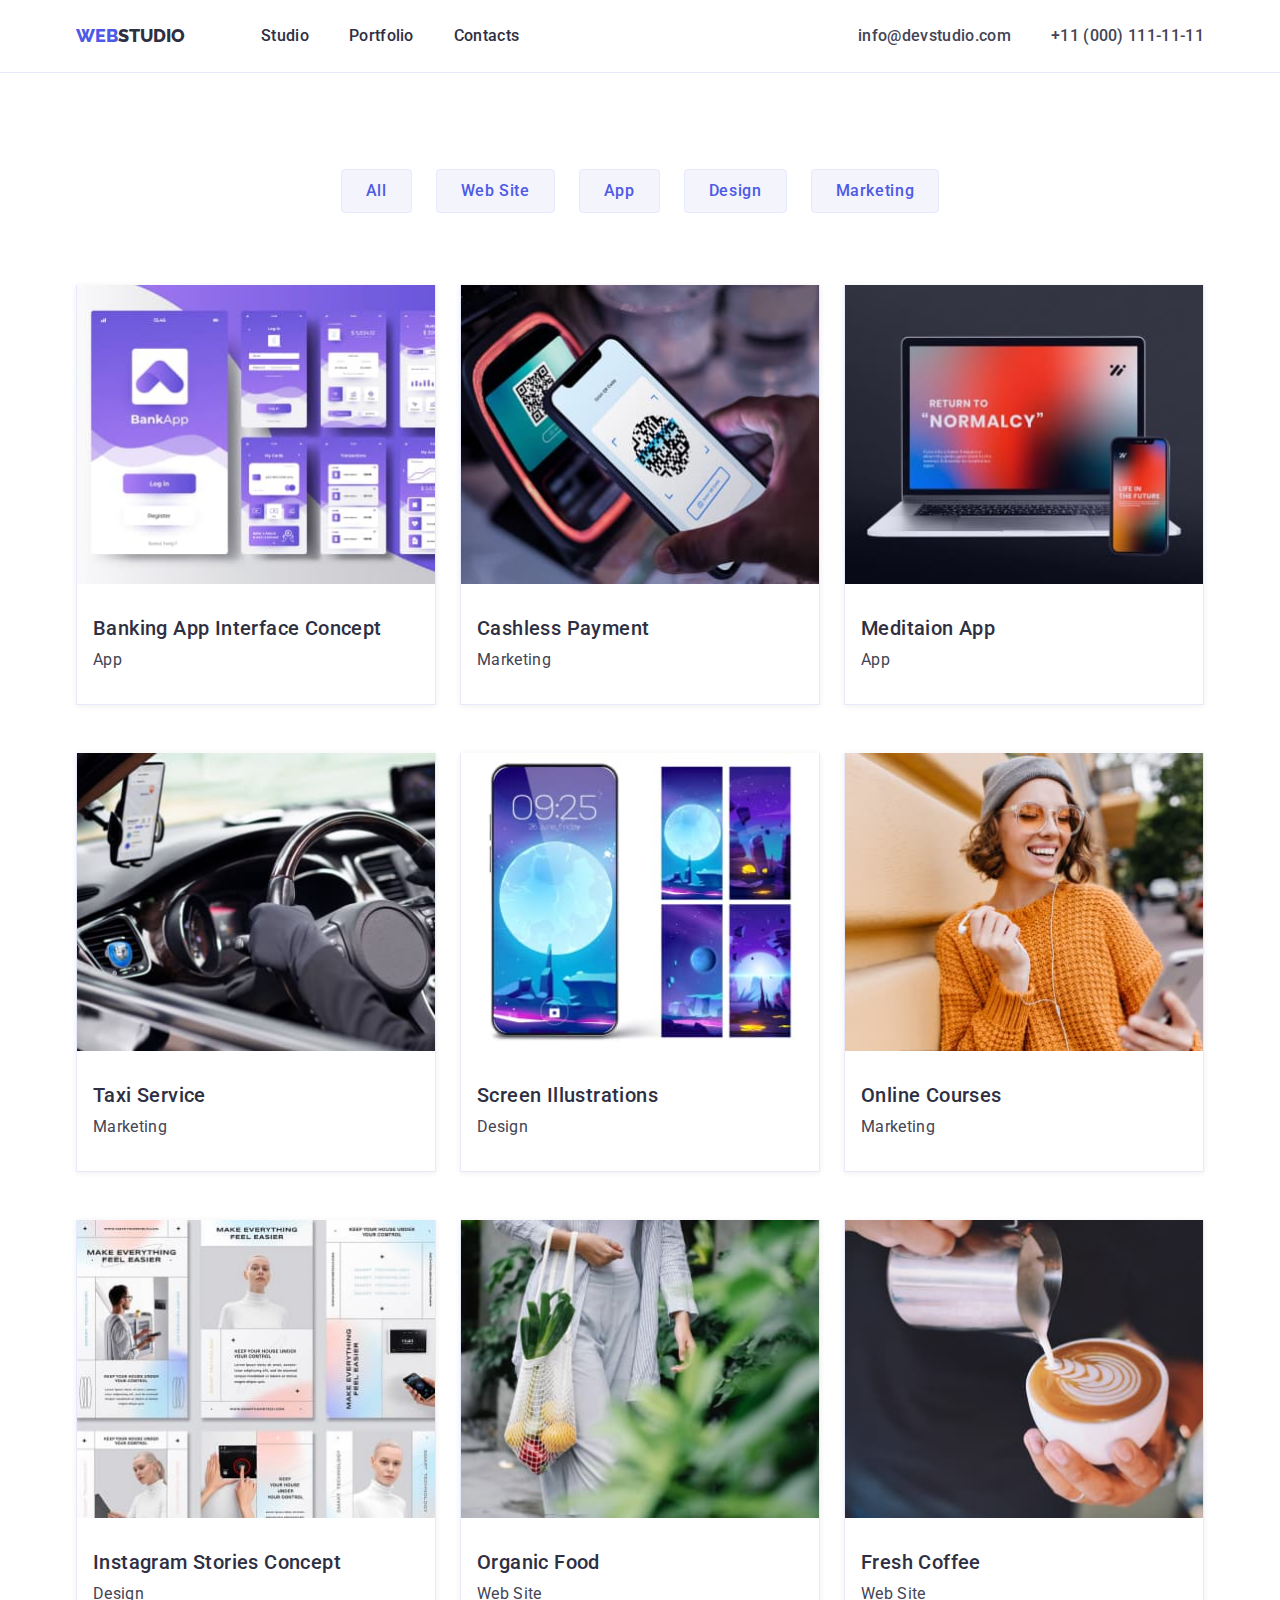
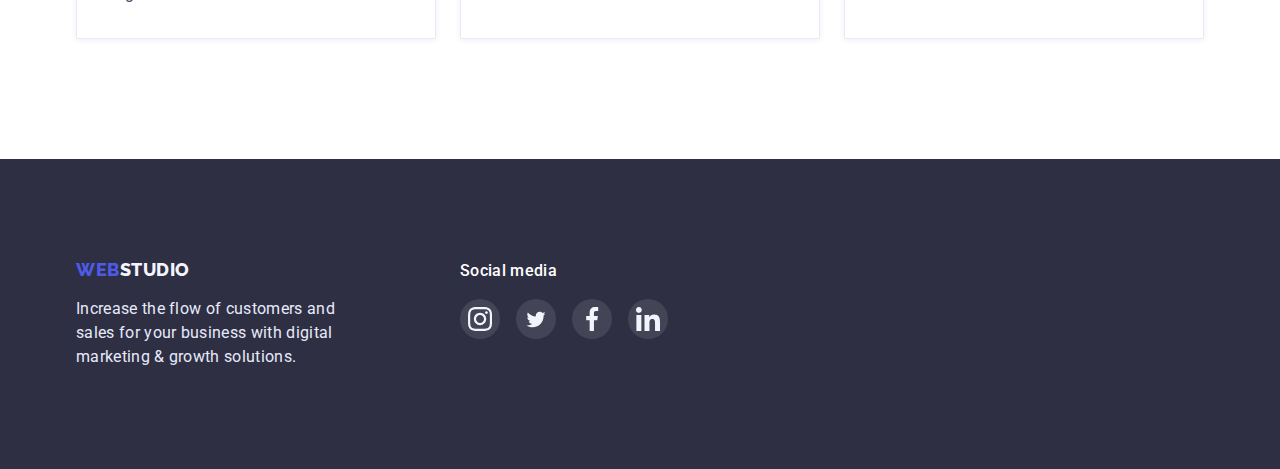
==== commit cb21dab1: "123" ====
--- a/portfolio.html
+++ b/portfolio.html
@@ -84,7 +84,7 @@
                 />
                 <div class="huge">
                   <h2 class="headline">Banking App Interface Concept</h2>
-                  <p class="desc">App</p>
+                  <p class="headline-desc">App</p>
                 </div>
               </a>
             </li>
@@ -97,7 +97,7 @@
                 />
                 <div class="huge">
                   <h2 class="headline">Cashless Payment</h2>
-                  <p class="desc">Marketing</p>
+                  <p class="headline-desc">Marketing</p>
                 </div>
               </a>
             </li>
@@ -110,7 +110,7 @@
                 />
                 <div class="huge">
                   <h2 class="headline">Meditaion App</h2>
-                  <p class="desc">App</p>
+                  <p class="headline-desc">App</p>
                 </div>
               </a>
             </li>
@@ -123,7 +123,7 @@
                 />
                 <div class="huge">
                   <h2 class="headline">Taxi Service</h2>
-                  <p class="desc">Marketing</p>
+                  <p class="headline-desc">Marketing</p>
                 </div>
               </a>
             </li>
@@ -136,7 +136,7 @@
                 />
                 <div class="huge">
                   <h2 class="headline">Screen Illustrations</h2>
-                  <p class="desc">Design</p>
+                  <p class="headline-desc">Design</p>
                 </div>
               </a>
             </li>
@@ -149,7 +149,7 @@
                 />
                 <div class="huge">
                   <h2 class="headline">Online Courses</h2>
-                  <p class="desc">Marketing</p>
+                  <p class="headline-desc">Marketing</p>
                 </div>
               </a>
             </li>
@@ -162,7 +162,7 @@
                 />
                 <div class="huge">
                   <h2 class="headline">Instagram Stories Concept</h2>
-                  <p class="desc">Design</p>
+                  <p class="headline-desc">Design</p>
                 </div>
               </a>
             </li>
@@ -175,7 +175,7 @@
                 />
                 <div class="huge">
                   <h2 class="headline">Organic Food</h2>
-                  <p class="desc">Web Site</p>
+                  <p class="headline-desc">Web Site</p>
                 </div>
               </a>
             </li>
@@ -188,7 +188,7 @@
                 />
                 <div class="huge">
                   <h2 class="headline">Fresh Coffee</h2>
-                  <p class="desc">Web Site</p>
+                  <p class="headline-desc">Web Site</p>
                 </div>
               </a>
             </li>
--- a/css/styles.css
+++ b/css/styles.css
@@ -187,6 +187,7 @@
   background: #4d5ae5;
   box-shadow: 0px 4px 4px rgba(0, 0, 0, 0.15);
   border-radius: 4px;
+  border: none;
 }
 /* Секция1 */
 .section {
@@ -277,7 +278,6 @@
   padding: 0;
   margin: 0;
   list-style: none;
-
   gap: 24px;
   justify-content: center;
   align-items: center;
@@ -317,17 +317,23 @@
   line-height: 1.2;
   letter-spacing: 0.02em;
   color: #2e2f42;
-  padding-bottom: 8px;
-}
-
-.desc {
+  margin-bottom: 8px;
+}
+.headline-desc {
   font-size: 16px;
   line-height: 1.5;
   letter-spacing: 0.02em;
   list-style-type: none;
   color: #434455;
   margin: 0;
-  padding-bottom: 8px;
+}
+.desc {
+  font-size: 16px;
+  line-height: 1.5;
+  letter-spacing: 0.02em;
+  list-style-type: none;
+  color: #434455;
+  margin-bottom: 8px;
 }
 .picture {
   list-style-type: none;
@@ -433,7 +439,7 @@
   width: 264px;
 }
 .subtitle-position {
-  margin-left: 269px;
+  margin-left: 120px;
 }
 .subtitle-icon {
   display: flex;
